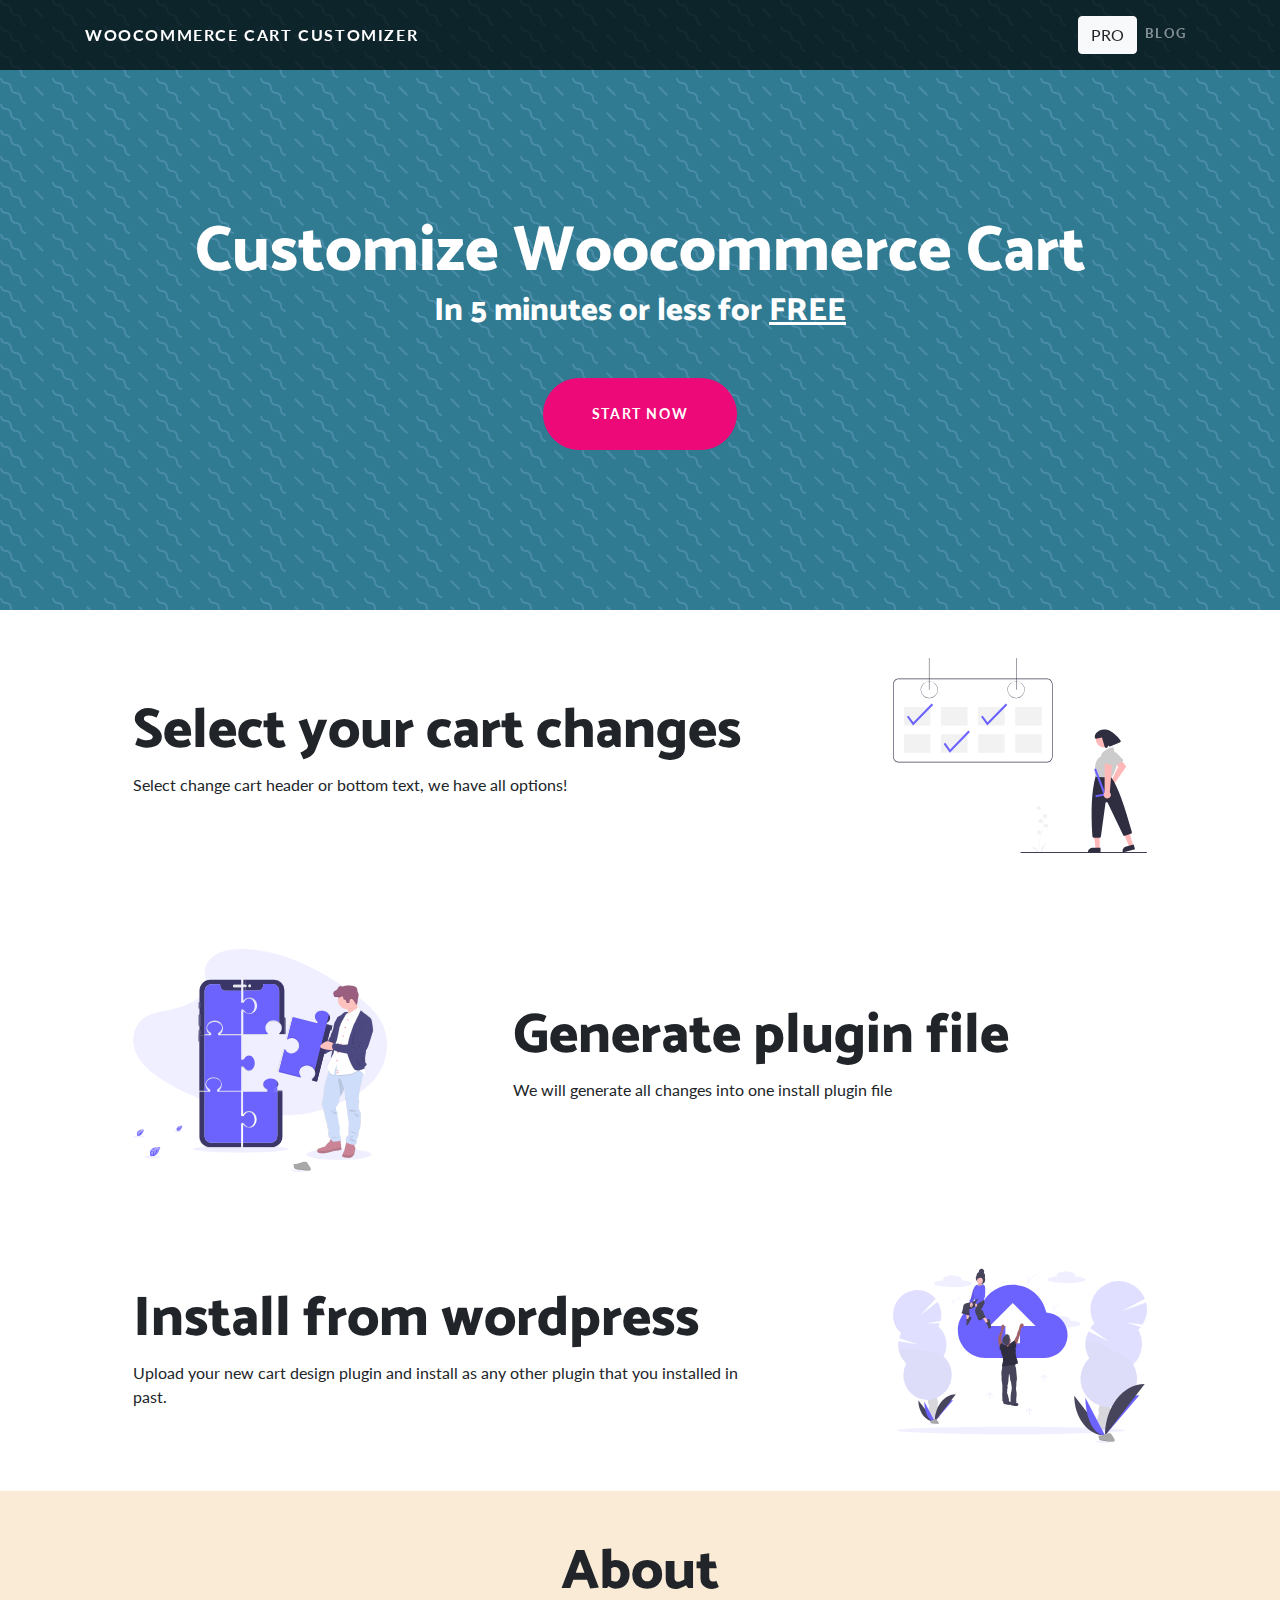
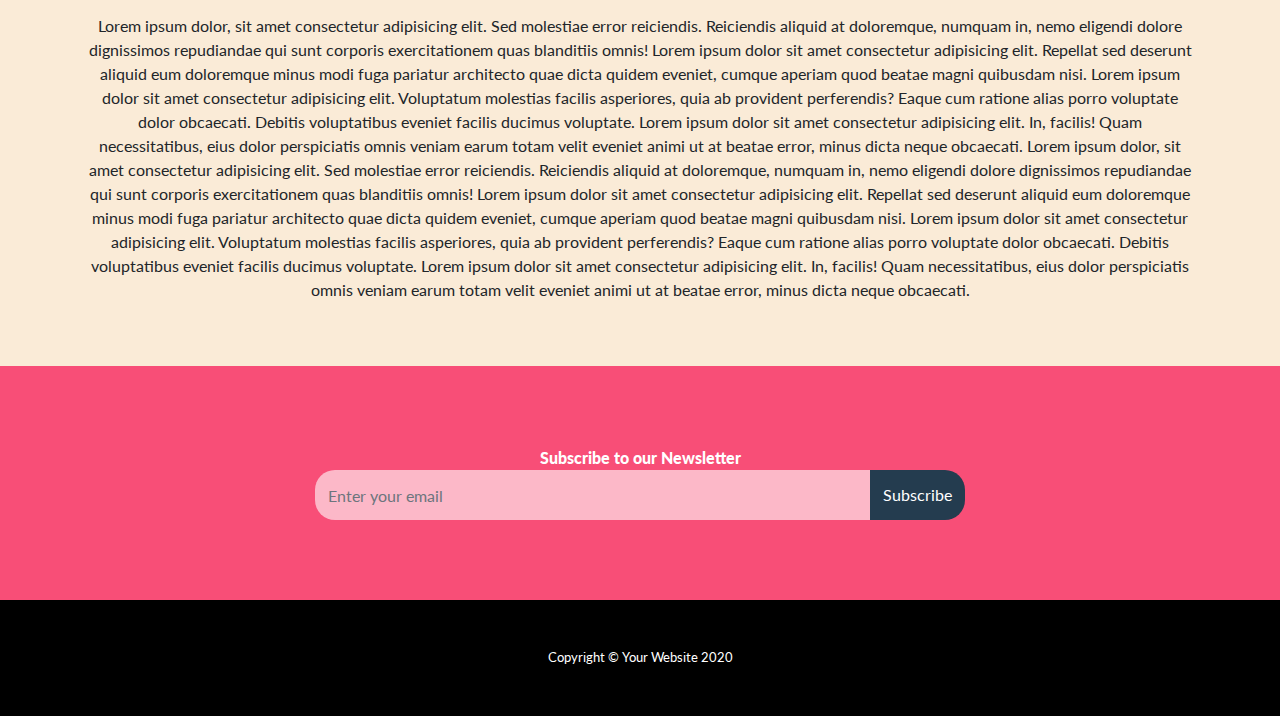
==== index.html @ b6ec74e8 "uploading all general design" ====
<!DOCTYPE html>
<html lang="en">

<head>

  <meta charset="utf-8">
  <meta name="viewport" content="width=device-width, initial-scale=1, shrink-to-fit=no">
  <meta name="description" content="">
  <meta name="author" content="">

  <title>Woocommerce cart customizer</title>

  <!-- Bootstrap core CSS -->
  <link rel="stylesheet" href="https://stackpath.bootstrapcdn.com/bootstrap/4.5.2/css/bootstrap.min.css" integrity="sha384-JcKb8q3iqJ61gNV9KGb8thSsNjpSL0n8PARn9HuZOnIxN0hoP+VmmDGMN5t9UJ0Z" crossorigin="anonymous">

  <!-- Custom fonts for this template -->
  <link href="https://fonts.googleapis.com/css?family=Catamaran:100,200,300,400,500,600,700,800,900" rel="stylesheet">
  <link href="https://fonts.googleapis.com/css?family=Lato:100,100i,300,300i,400,400i,700,700i,900,900i" rel="stylesheet">

  <!-- Custom styles for this template -->
  <link href="css/one-page-wonder.css" rel="stylesheet">

</head>

<body>

  <!-- Navigation -->
  <nav class="navbar navbar-expand-lg navbar-dark navbar-custom fixed-top">
    <div class="container">
      <a class="navbar-brand" href="index.html">Woocommerce cart customizer</a>
      <button class="navbar-toggler" type="button" data-toggle="collapse" data-target="#navbarResponsive" aria-controls="navbarResponsive" aria-expanded="false" aria-label="Toggle navigation">
        <span class="navbar-toggler-icon"></span>
      </button>
      <div class="collapse navbar-collapse" id="navbarResponsive">
        <ul class="navbar-nav ml-auto">
          <li class="nav-item">
            <a class=" btn btn-light" href="pro.html">PRO</a>
          </li>
          <li class="nav-item">
            <a class="nav-link" href="#">Blog</a>
          </li>
        </ul>
      </div>
    </div>
  </nav>

  <header class="masthead text-center text-white">
    <div class="masthead-content">
      <div class="container">
        <h1 class="masthead-heading mb-0">Customize Woocommerce Cart</h1>
        <h2 class="masthead-subheading mb-0">In 5 minutes or less for <u>FREE</u></h2>
        <a href="#" class="btn btn-primary btn-xl rounded-pill mt-5">Start now</a>
      </div>
    </div>
  </header>

  <section>
    <div class="container">
      <div class="row align-items-center">
        <div class="col-lg-4 order-lg-2">
          <div class="p-5">
            <img class="img-fluid" src="img/undraw_Booked_re_vtod.svg" alt="">
          </div>
        </div>
        <div class="col-lg-8 order-lg-1">
          <div class="p-5">
            <h2 class="display-4">Select your cart changes</h2>
            <p>Select change cart header or bottom text, we have all options!</p>
          </div>
        </div>
      </div>
    </div>
  </section>

  <section>
    <div class="container">
      <div class="row align-items-center">
        <div class="col-lg-4">
          <div class="p-5">
            <img class="img-fluid" src="img/undraw_product_teardown_elol.svg" alt="">
          </div>
        </div>
        <div class="col-lg-8">
          <div class="p-5">
            <h2 class="display-4">Generate plugin file</h2>
            <p>We will generate all changes into one install plugin file</p>
          </div>
        </div>
      </div>
    </div>
  </section>

  <section>
    <div class="container">
      <div class="row align-items-center">
        <div class="col-lg-4 order-lg-2">
          <div class="p-5">
            <img class="img-fluid" src="img/undraw_going_up_ttm5.svg" alt="">
          </div>
        </div>
        <div class="col-lg-8 order-lg-1">
          <div class="p-5">
            <h2 class="display-4">Install from wordpress</h2>
            <p>Upload your new cart design plugin and install as any other plugin that you installed in past.</p>
          </div>
        </div>
      </div>
    </div>
  </section>

  <section>
    <div class="about-section">
      <div class="container">
        <h3 class="display-4">
          About
        </h3>
        <p>
          Lorem ipsum dolor, sit amet consectetur adipisicing elit. Sed molestiae error reiciendis. Reiciendis aliquid at doloremque, numquam in, nemo eligendi dolore dignissimos repudiandae qui sunt corporis exercitationem quas blanditiis omnis! Lorem ipsum dolor sit amet consectetur adipisicing elit. Repellat sed deserunt aliquid eum doloremque minus modi fuga pariatur architecto quae dicta quidem eveniet, cumque aperiam quod beatae magni quibusdam nisi. Lorem ipsum dolor sit amet consectetur adipisicing elit. Voluptatum molestias facilis asperiores, quia ab provident perferendis? Eaque cum ratione alias porro voluptate dolor obcaecati. Debitis voluptatibus eveniet facilis ducimus voluptate. Lorem ipsum dolor sit amet consectetur adipisicing elit. In, facilis! Quam necessitatibus, eius dolor perspiciatis omnis veniam earum totam velit eveniet animi ut at beatae error, minus dicta neque obcaecati.
          Lorem ipsum dolor, sit amet consectetur adipisicing elit. Sed molestiae error reiciendis. Reiciendis aliquid at doloremque, numquam in, nemo eligendi dolore dignissimos repudiandae qui sunt corporis exercitationem quas blanditiis omnis! Lorem ipsum dolor sit amet consectetur adipisicing elit. Repellat sed deserunt aliquid eum doloremque minus modi fuga pariatur architecto quae dicta quidem eveniet, cumque aperiam quod beatae magni quibusdam nisi. Lorem ipsum dolor sit amet consectetur adipisicing elit. Voluptatum molestias facilis asperiores, quia ab provident perferendis? Eaque cum ratione alias porro voluptate dolor obcaecati. Debitis voluptatibus eveniet facilis ducimus voluptate. Lorem ipsum dolor sit amet consectetur adipisicing elit. In, facilis! Quam necessitatibus, eius dolor perspiciatis omnis veniam earum totam velit eveniet animi ut at beatae error, minus dicta neque obcaecati.
        </p>
      </div>
    </div>
  </section>
  <section class="home-newsletter">
    <div class="subscribe-section">
      <div class="container">
        <div class="single">
          <span class="subscribe-call-to-action">Subscribe to our Newsletter</span>
          <div class="input-group">
              <input type="email" class="form-control" placeholder="Enter your email">
              <span class="input-group-btn">
              <button class="btn btn-theme" type="submit">Subscribe</button>
              </span>
              </div>
          </div>
      </div>
      </div>
  </section>
  <!-- Footer -->
  <footer class="py-5 bg-black">
    <div class="container">
      <p class="m-0 text-center text-white small">Copyright &copy; Your Website 2020</p>
    </div>
    <!-- /.container -->
  </footer>

  <!-- Bootstrap core JavaScript -->
  <script src="vendor/jquery/jquery.min.js"></script>
  <script src="vendor/bootstrap/js/bootstrap.bundle.min.js"></script>

</body>

</html>
---- css/one-page-wonder.css ----
/*!
 * Start Bootstrap - One Page Wonder v5.0.8 (https://startbootstrap.com/template-overviews/one-page-wonder)
 * Copyright 2013-2020 Start Bootstrap
 * Licensed under MIT (https://github.com/StartBootstrap/startbootstrap-one-page-wonder/blob/master/LICENSE)
 */

body {
  font-family: 'Lato';
}

h1,
h2,
h3,
h4,
h5,
h6 {
  font-family: 'Catamaran';
  font-weight: 800 !important;
}

.btn-xl {
  text-transform: uppercase;
  padding: 1.5rem 3rem;
  font-size: 0.9rem;
  font-weight: 700;
  letter-spacing: 0.1rem;
}

.bg-black {
  background-color: #000 !important;
}

.rounded-pill {
  border-radius: 5rem;
}

.navbar-custom {
  padding-top: 1rem;
  padding-bottom: 1rem;
  background-color: rgba(0, 0, 0, 0.7);
}

.navbar-custom .navbar-brand {
  text-transform: uppercase;
  font-size: 1rem;
  letter-spacing: 0.1rem;
  font-weight: 700;
}

.navbar-custom .navbar-nav .nav-item .nav-link {
  text-transform: uppercase;
  font-size: 0.8rem;
  font-weight: 700;
  letter-spacing: 0.1rem;
}

header.masthead {
  position: relative;
  overflow: hidden;
  padding-top: calc(7rem + 72px);
  padding-bottom: 7rem;
  background-color: #307b92;
  background-image: url("data:image/svg+xml,%3Csvg width='52' height='26' viewBox='0 0 52 26' xmlns='http://www.w3.org/2000/svg'%3E%3Cg fill='none' fill-rule='evenodd'%3E%3Cg fill='%236ea3c8' fill-opacity='0.4'%3E%3Cpath d='M10 10c0-2.21-1.79-4-4-4-3.314 0-6-2.686-6-6h2c0 2.21 1.79 4 4 4 3.314 0 6 2.686 6 6 0 2.21 1.79 4 4 4 3.314 0 6 2.686 6 6 0 2.21 1.79 4 4 4v2c-3.314 0-6-2.686-6-6 0-2.21-1.79-4-4-4-3.314 0-6-2.686-6-6zm25.464-1.95l8.486 8.486-1.414 1.414-8.486-8.486 1.414-1.414z' /%3E%3C/g%3E%3C/g%3E%3C/svg%3E");
}

header.masthead.pro {
  background-color: #195AA4;
}

header.masthead .masthead-content {
  z-index: 1;
  position: relative;
}

header.masthead .masthead-content .masthead-heading {
  font-size: 4rem;
}

header.masthead .masthead-content .masthead-subheading {
  font-size: 2rem;
}


@media (min-width: 992px) {
  header.masthead {
    padding-top: calc(10rem + 55px);
    padding-bottom: 10rem;
  }
  header.masthead .masthead-content .masthead-heading {
    font-size: 4rem;
  }
  header.masthead .masthead-content .masthead-subheading {
    font-size: 2rem;
  }
}

.bg-primary {
  background-color: #ee0979 !important;
}

.btn-primary {
  background-color: #ee0979;
  border-color: #ee0979;
}

.btn-primary:active, .btn-primary:focus, .btn-primary:hover {
  background-color: #bd0760 !important;
  border-color: #bd0760 !important;
}

.btn-primary:focus {
  box-shadow: 0 0 0 0.2rem rgba(238, 9, 121, 0.5);
}

.btn-secondary {
  background-color: #ff6a00;
  border-color: #ff6a00;
}

.btn-secondary:active, .btn-secondary:focus, .btn-secondary:hover {
  background-color: #cc5500 !important;
  border-color: #cc5500 !important;
}

.btn-secondary:focus {
  box-shadow: 0 0 0 0.2rem rgba(255, 106, 0, 0.5);
}
.about-section {
  text-align: center;
  background-color: antiquewhite;
  min-height: 50vh;
  padding-top: 3rem;
  padding-bottom: 3rem;
}

/* 
homepage newsletter 
*/
.home-newsletter {
padding: 80px 0;
background: #f84e77;
}

.home-newsletter .single {
  max-width: 650px;
  margin: 0 auto;
  text-align: center;
  position: relative;
  z-index: 2; 
}
.home-newsletter .single h2 {
  font-size: 22px;
  color: white;
  text-transform: uppercase;
  margin-bottom: 40px; 
}
.home-newsletter .single .form-control {
  height: 50px;
  background: rgba(255, 255, 255, 0.6);
  border-color: transparent;
  border-radius: 20px 0 0 20px; 
}
.home-newsletter .single .form-control:focus {
  box-shadow: none;
  border-color: #243c4f; 
}
.home-newsletter .single .btn {
  min-height: 50px; 
  border-radius: 0 20px 20px 0;
  background: #243c4f;
  color: #fff;
}
.subscribe-call-to-action {
  color: #fff;
  font-weight: 900;
}
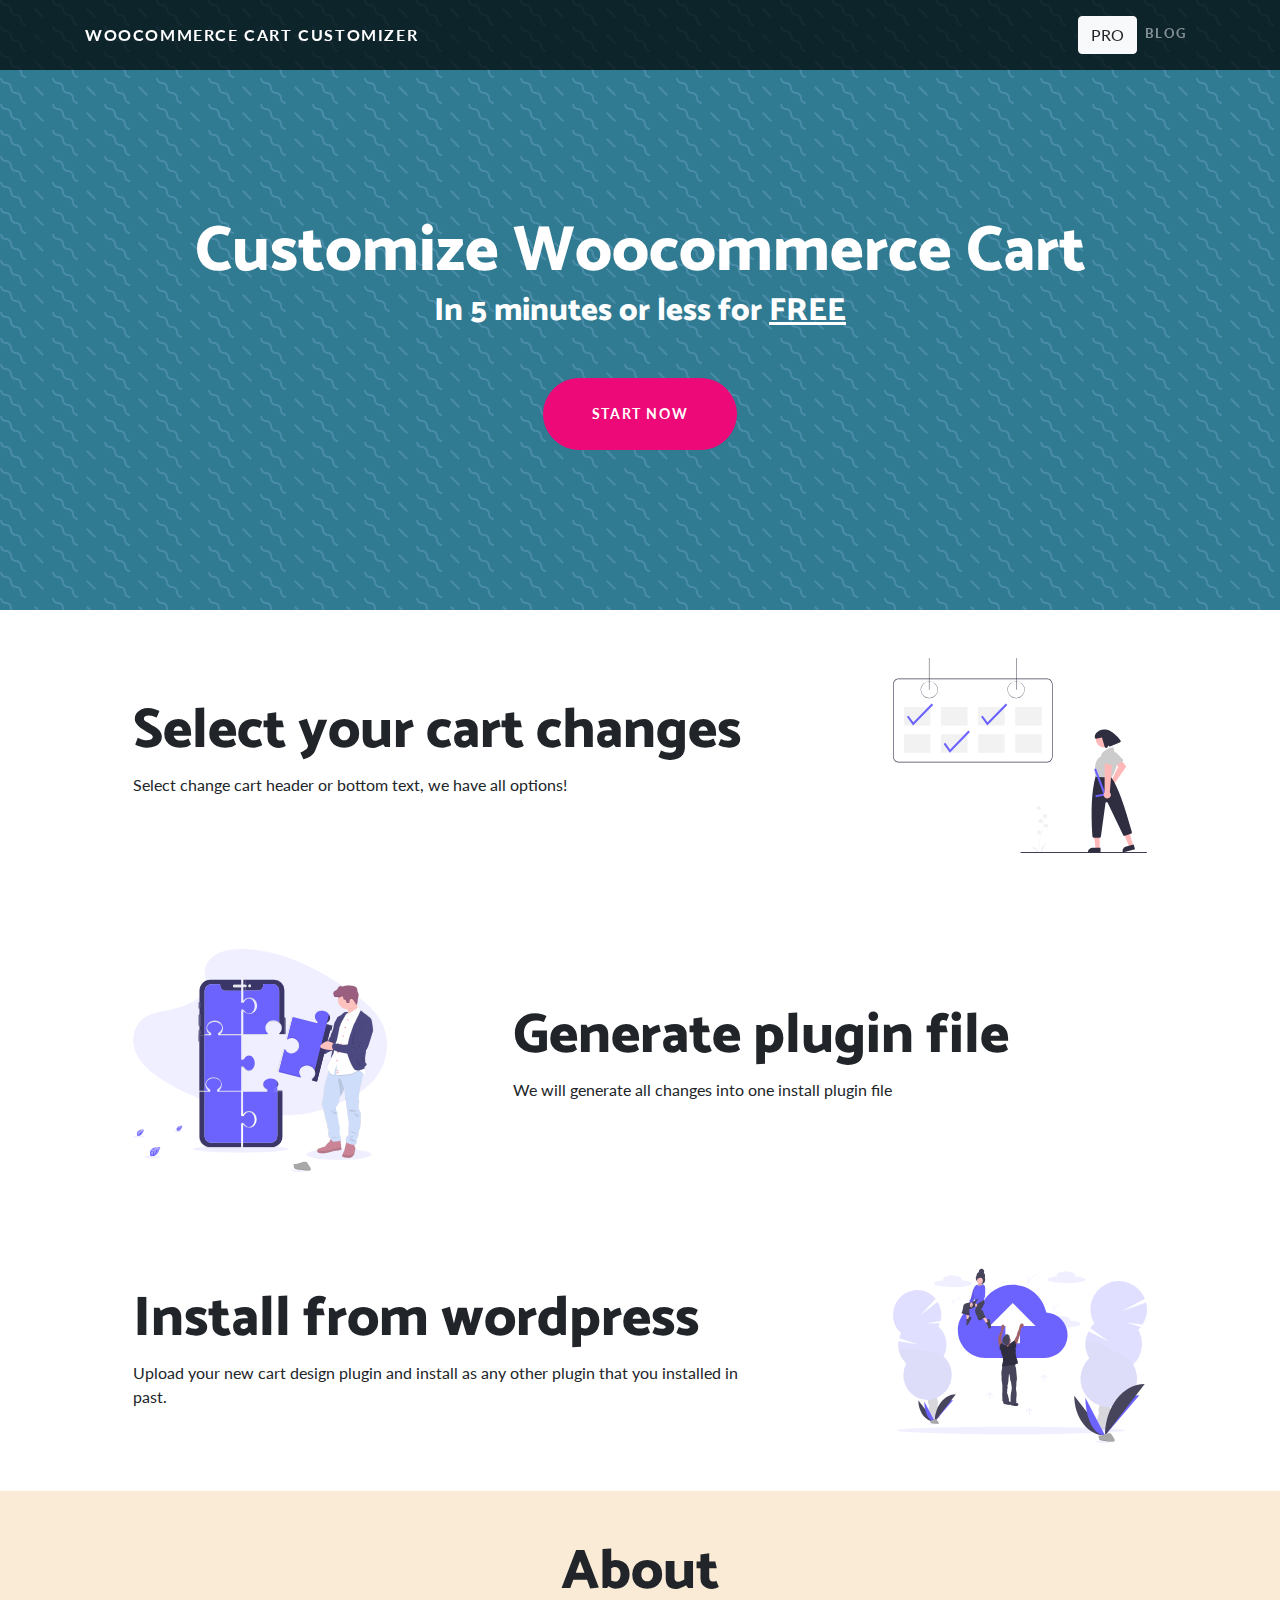
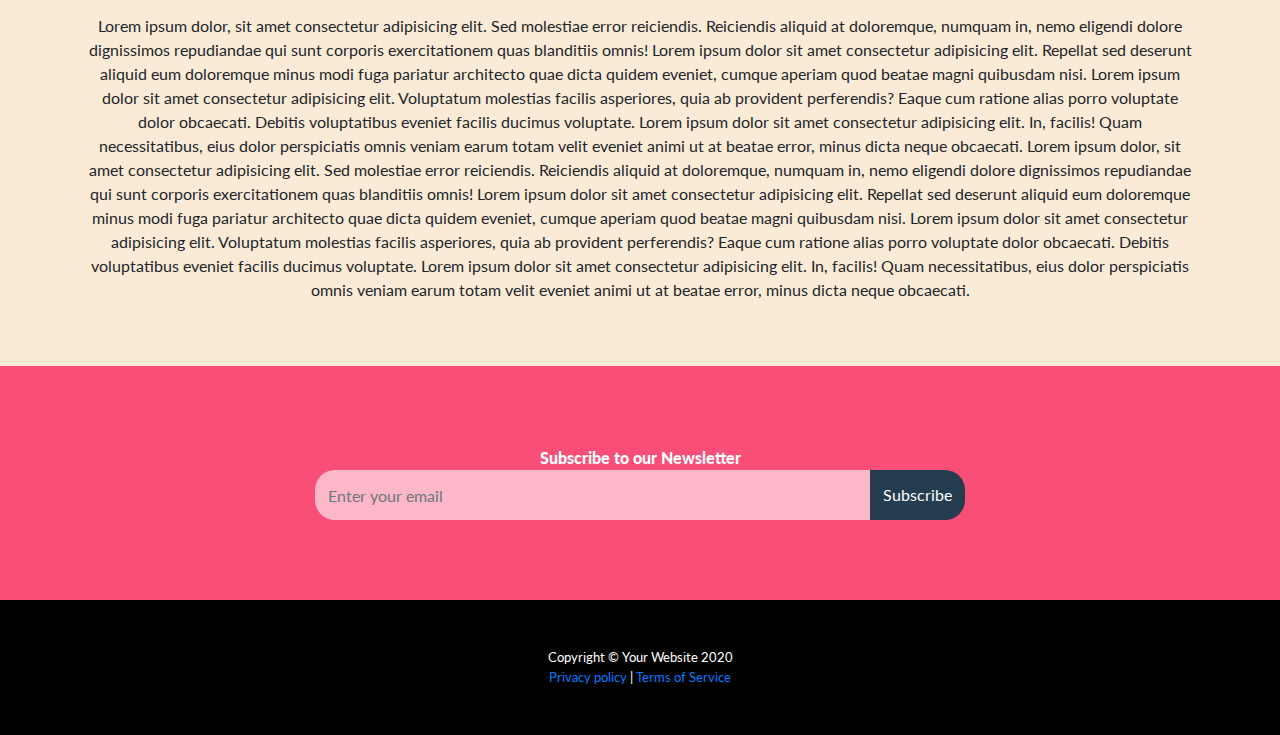
==== commit 12287929: "more changes to design" ====
--- a/index.html
+++ b/index.html
@@ -1,29 +1,20 @@
 <!DOCTYPE html>
 <html lang="en">
-
 <head>
-
   <meta charset="utf-8">
   <meta name="viewport" content="width=device-width, initial-scale=1, shrink-to-fit=no">
   <meta name="description" content="">
   <meta name="author" content="">
-
   <title>Woocommerce cart customizer</title>
-
   <!-- Bootstrap core CSS -->
   <link rel="stylesheet" href="https://stackpath.bootstrapcdn.com/bootstrap/4.5.2/css/bootstrap.min.css" integrity="sha384-JcKb8q3iqJ61gNV9KGb8thSsNjpSL0n8PARn9HuZOnIxN0hoP+VmmDGMN5t9UJ0Z" crossorigin="anonymous">
-
   <!-- Custom fonts for this template -->
   <link href="https://fonts.googleapis.com/css?family=Catamaran:100,200,300,400,500,600,700,800,900" rel="stylesheet">
   <link href="https://fonts.googleapis.com/css?family=Lato:100,100i,300,300i,400,400i,700,700i,900,900i" rel="stylesheet">
-
   <!-- Custom styles for this template -->
   <link href="css/one-page-wonder.css" rel="stylesheet">
-
 </head>
-
 <body>
-
   <!-- Navigation -->
   <nav class="navbar navbar-expand-lg navbar-dark navbar-custom fixed-top">
     <div class="container">
@@ -43,17 +34,15 @@
       </div>
     </div>
   </nav>
-
   <header class="masthead text-center text-white">
     <div class="masthead-content">
       <div class="container">
         <h1 class="masthead-heading mb-0">Customize Woocommerce Cart</h1>
         <h2 class="masthead-subheading mb-0">In 5 minutes or less for <u>FREE</u></h2>
-        <a href="#" class="btn btn-primary btn-xl rounded-pill mt-5">Start now</a>
+        <a href="app.html" class="btn btn-primary btn-xl rounded-pill mt-5">Start now</a>
       </div>
     </div>
   </header>
-
   <section>
     <div class="container">
       <div class="row align-items-center">
@@ -71,7 +60,6 @@
       </div>
     </div>
   </section>
-
   <section>
     <div class="container">
       <div class="row align-items-center">
@@ -89,7 +77,6 @@
       </div>
     </div>
   </section>
-
   <section>
     <div class="container">
       <div class="row align-items-center">
@@ -107,7 +94,6 @@
       </div>
     </div>
   </section>
-
   <section>
     <div class="about-section">
       <div class="container">
@@ -139,15 +125,12 @@
   <!-- Footer -->
   <footer class="py-5 bg-black">
     <div class="container">
-      <p class="m-0 text-center text-white small">Copyright &copy; Your Website 2020</p>
+      <p class="m-0 text-center text-white small">Copyright &copy; Your Website 2020 <br /> <a href="#Privacy">Privacy policy</a> | <a href="#Terms of Service">Terms of Service</a></p>
     </div>
     <!-- /.container -->
   </footer>
-
   <!-- Bootstrap core JavaScript -->
   <script src="vendor/jquery/jquery.min.js"></script>
   <script src="vendor/bootstrap/js/bootstrap.bundle.min.js"></script>
-
 </body>
-
 </html>
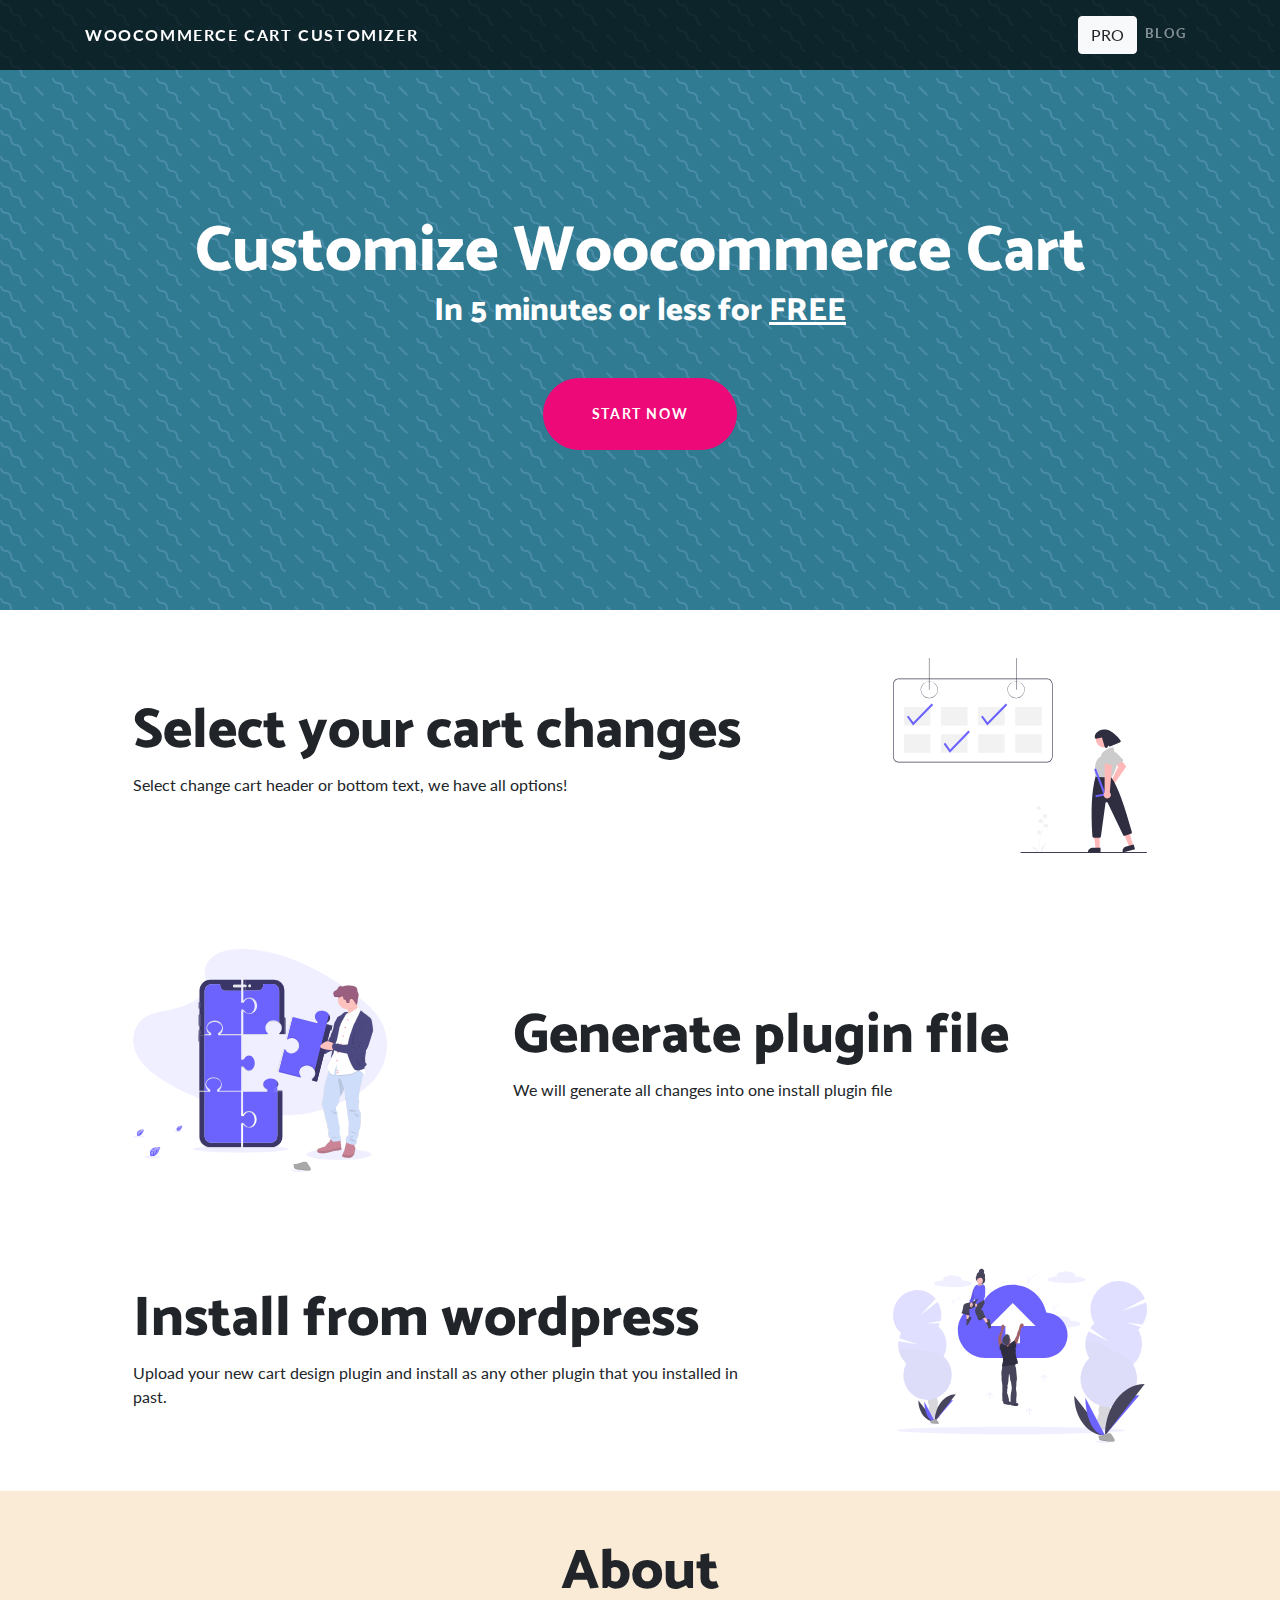
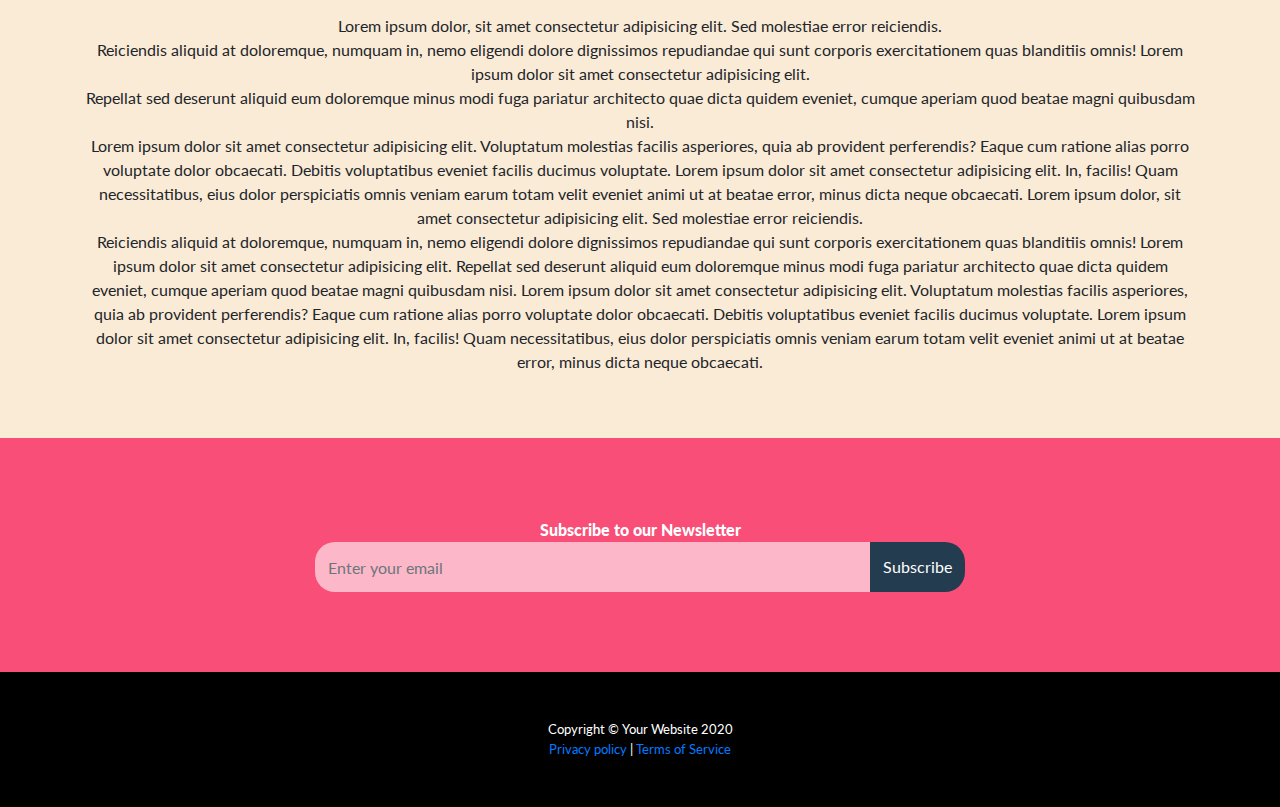
==== commit 72d5afec: "added privacy and terms pages" ====
--- a/index.html
+++ b/index.html
@@ -28,7 +28,7 @@
             <a class=" btn btn-light" href="pro.html">PRO</a>
           </li>
           <li class="nav-item">
-            <a class="nav-link" href="#">Blog</a>
+            <a class="nav-link" href="blog.html">Blog</a>
           </li>
         </ul>
       </div>
@@ -101,8 +101,8 @@
           About
         </h3>
         <p>
-          Lorem ipsum dolor, sit amet consectetur adipisicing elit. Sed molestiae error reiciendis. Reiciendis aliquid at doloremque, numquam in, nemo eligendi dolore dignissimos repudiandae qui sunt corporis exercitationem quas blanditiis omnis! Lorem ipsum dolor sit amet consectetur adipisicing elit. Repellat sed deserunt aliquid eum doloremque minus modi fuga pariatur architecto quae dicta quidem eveniet, cumque aperiam quod beatae magni quibusdam nisi. Lorem ipsum dolor sit amet consectetur adipisicing elit. Voluptatum molestias facilis asperiores, quia ab provident perferendis? Eaque cum ratione alias porro voluptate dolor obcaecati. Debitis voluptatibus eveniet facilis ducimus voluptate. Lorem ipsum dolor sit amet consectetur adipisicing elit. In, facilis! Quam necessitatibus, eius dolor perspiciatis omnis veniam earum totam velit eveniet animi ut at beatae error, minus dicta neque obcaecati.
-          Lorem ipsum dolor, sit amet consectetur adipisicing elit. Sed molestiae error reiciendis. Reiciendis aliquid at doloremque, numquam in, nemo eligendi dolore dignissimos repudiandae qui sunt corporis exercitationem quas blanditiis omnis! Lorem ipsum dolor sit amet consectetur adipisicing elit. Repellat sed deserunt aliquid eum doloremque minus modi fuga pariatur architecto quae dicta quidem eveniet, cumque aperiam quod beatae magni quibusdam nisi. Lorem ipsum dolor sit amet consectetur adipisicing elit. Voluptatum molestias facilis asperiores, quia ab provident perferendis? Eaque cum ratione alias porro voluptate dolor obcaecati. Debitis voluptatibus eveniet facilis ducimus voluptate. Lorem ipsum dolor sit amet consectetur adipisicing elit. In, facilis! Quam necessitatibus, eius dolor perspiciatis omnis veniam earum totam velit eveniet animi ut at beatae error, minus dicta neque obcaecati.
+          Lorem ipsum dolor, sit amet consectetur adipisicing elit. Sed molestiae error reiciendis. <br />Reiciendis aliquid at doloremque, numquam in, nemo eligendi dolore dignissimos repudiandae qui sunt corporis exercitationem quas blanditiis omnis! Lorem ipsum dolor sit amet consectetur adipisicing elit. <br />Repellat sed deserunt aliquid eum doloremque minus modi fuga pariatur architecto quae dicta quidem eveniet, cumque aperiam quod beatae magni quibusdam nisi. <br />Lorem ipsum dolor sit amet consectetur adipisicing elit. Voluptatum molestias facilis asperiores, quia ab provident perferendis? Eaque cum ratione alias porro voluptate dolor obcaecati. Debitis voluptatibus eveniet facilis ducimus voluptate. Lorem ipsum dolor sit amet consectetur adipisicing elit. In, facilis! Quam necessitatibus, eius dolor perspiciatis omnis veniam earum totam velit eveniet animi ut at beatae error, minus dicta neque obcaecati.
+          Lorem ipsum dolor, sit amet consectetur adipisicing elit. Sed molestiae error reiciendis.<br /> Reiciendis aliquid at doloremque, numquam in, nemo eligendi dolore dignissimos repudiandae qui sunt corporis exercitationem quas blanditiis omnis! Lorem ipsum dolor sit amet consectetur adipisicing elit. Repellat sed deserunt aliquid eum doloremque minus modi fuga pariatur architecto quae dicta quidem eveniet, cumque aperiam quod beatae magni quibusdam nisi. Lorem ipsum dolor sit amet consectetur adipisicing elit. Voluptatum molestias facilis asperiores, quia ab provident perferendis? Eaque cum ratione alias porro voluptate dolor obcaecati. Debitis voluptatibus eveniet facilis ducimus voluptate. Lorem ipsum dolor sit amet consectetur adipisicing elit. In, facilis! Quam necessitatibus, eius dolor perspiciatis omnis veniam earum totam velit eveniet animi ut at beatae error, minus dicta neque obcaecati.
         </p>
       </div>
     </div>
@@ -125,7 +125,11 @@
   <!-- Footer -->
   <footer class="py-5 bg-black">
     <div class="container">
-      <p class="m-0 text-center text-white small">Copyright &copy; Your Website 2020 <br /> <a href="#Privacy">Privacy policy</a> | <a href="#Terms of Service">Terms of Service</a></p>
+      <p class="m-0 text-center text-white small">
+        Copyright &copy; Your Website 2020 <br /> 
+        <a href="privacy.html">Privacy policy</a> | 
+        <a href="terms.html">Terms of Service</a>
+      </p>
     </div>
     <!-- /.container -->
   </footer>
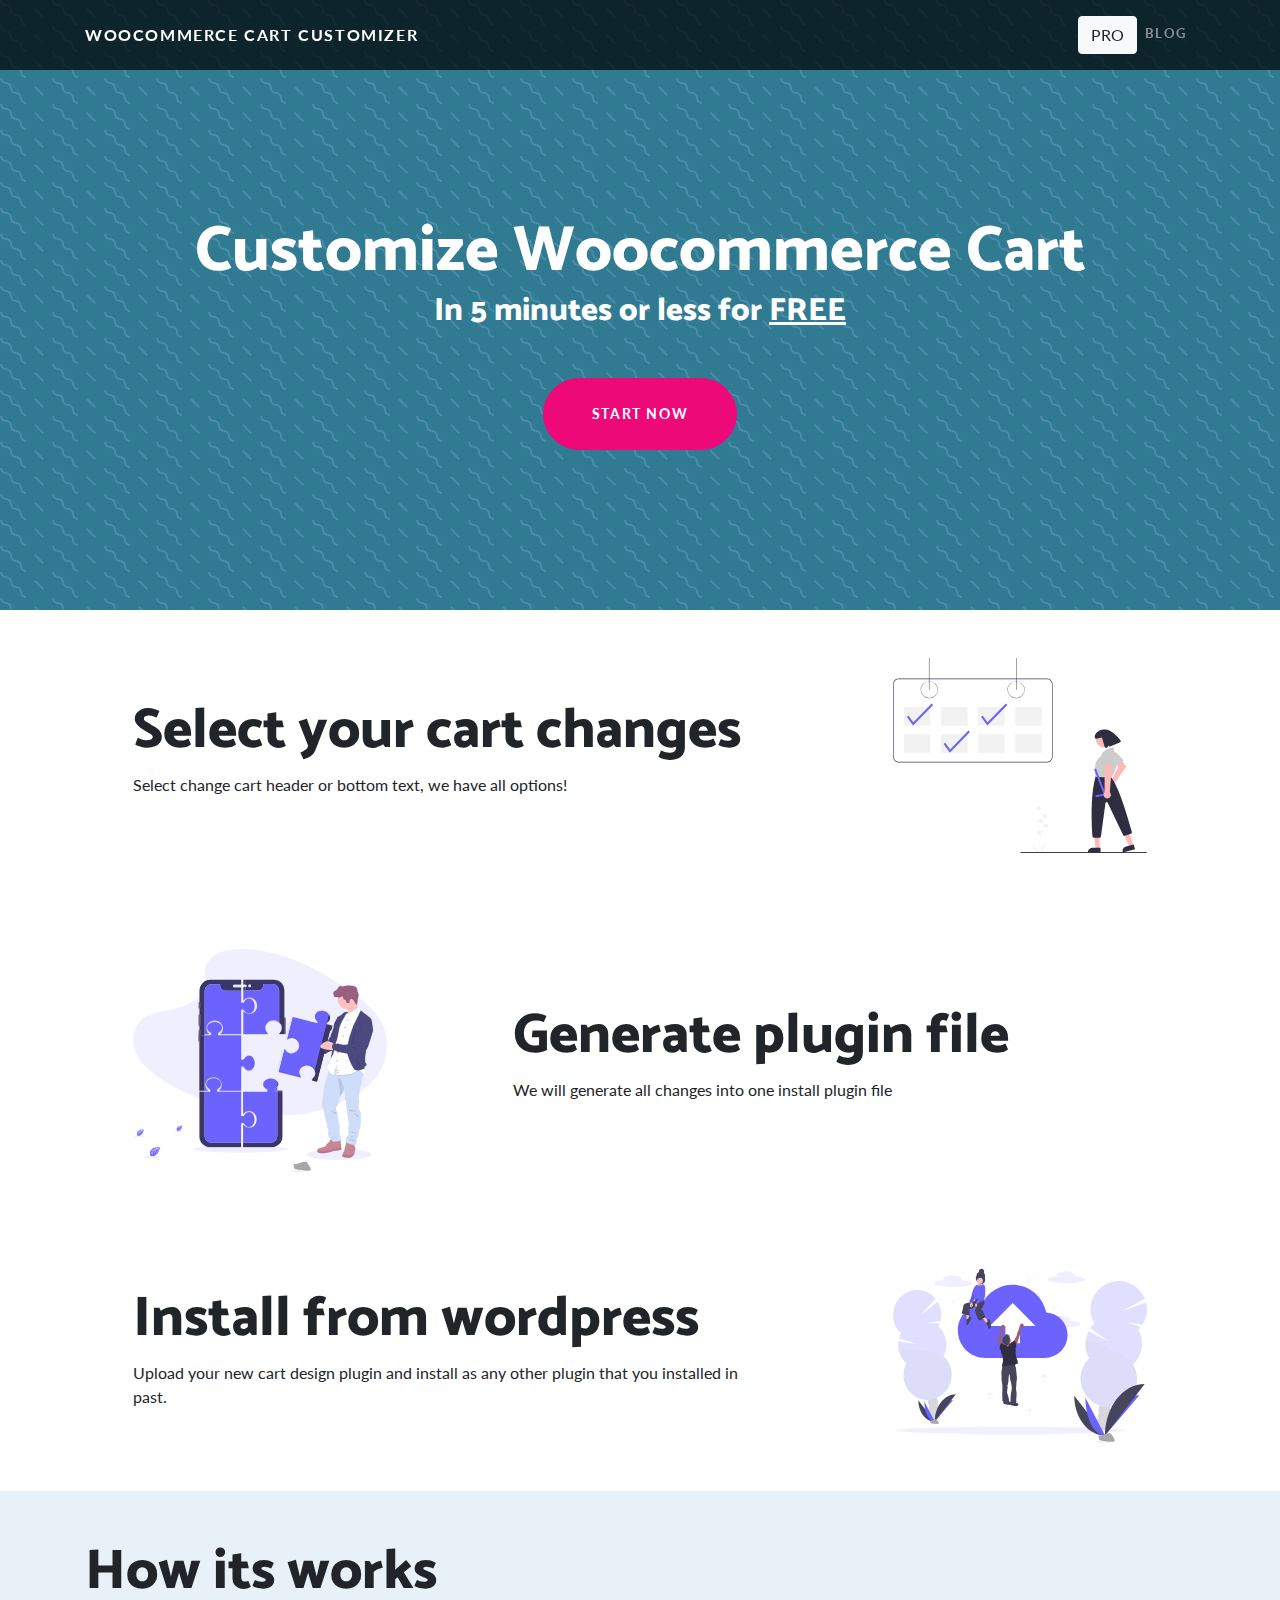
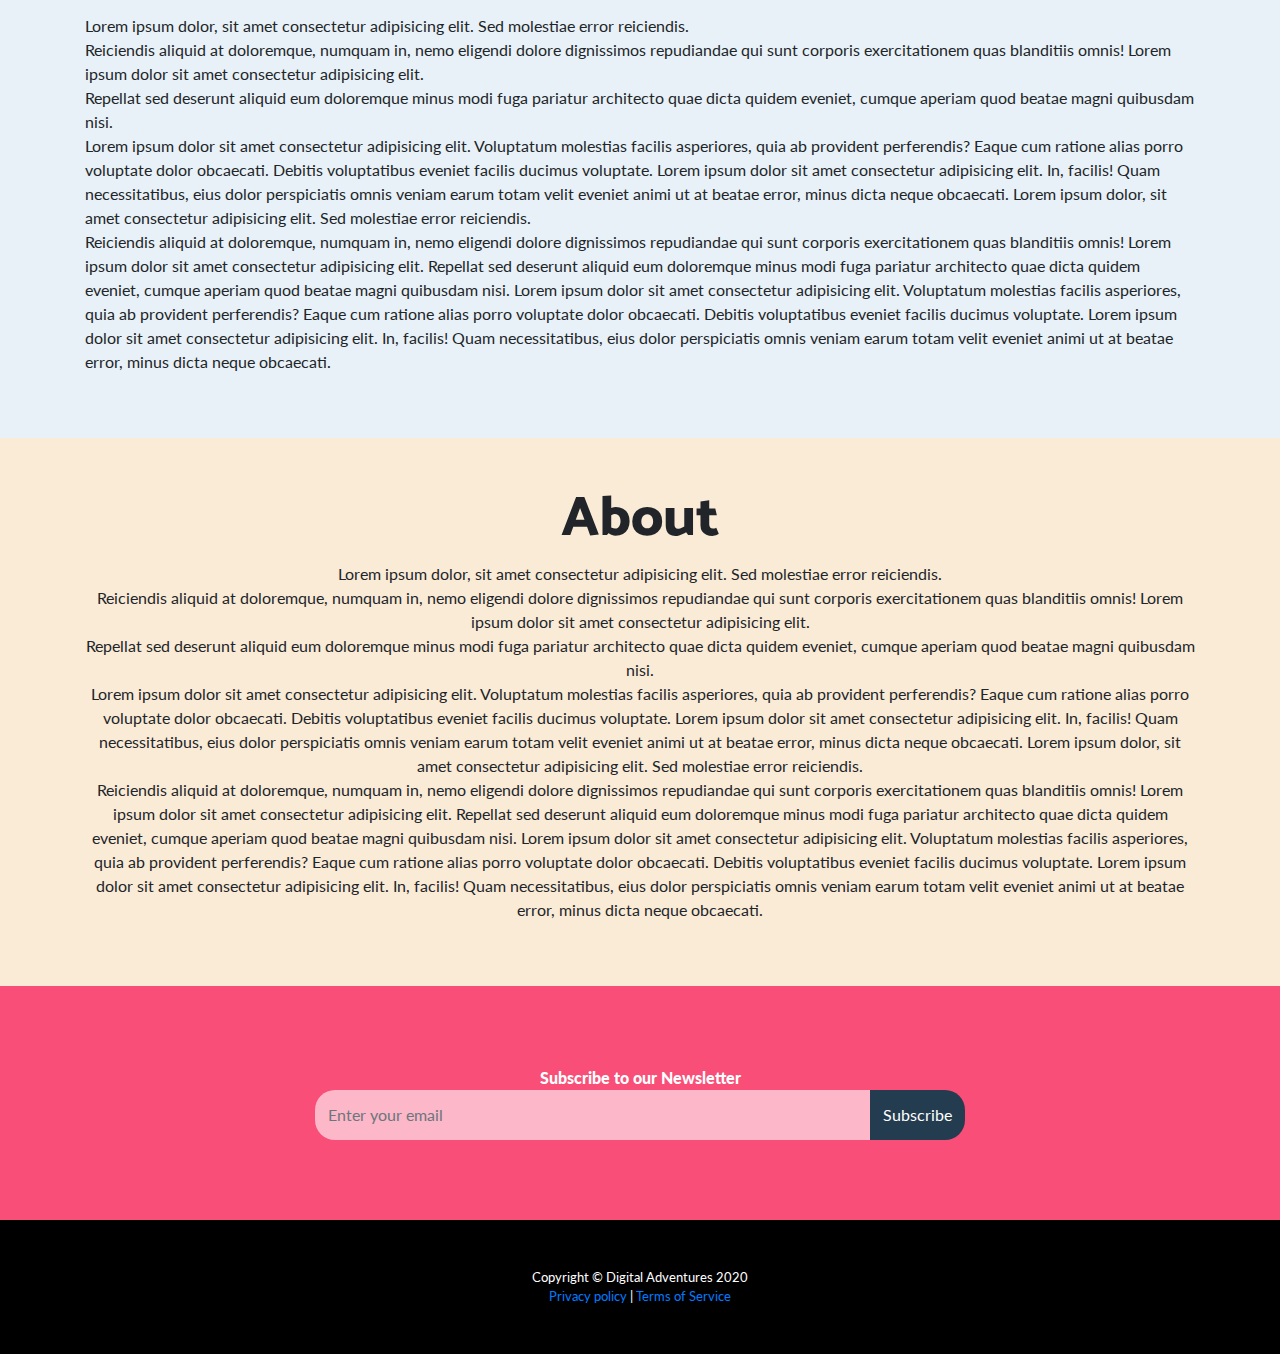
==== commit b6785e87: "latest changes" ====
--- a/index.html
+++ b/index.html
@@ -95,6 +95,19 @@
     </div>
   </section>
   <section>
+    <div class="how-section">
+      <div class="container">
+        <h3 class="display-4">
+          How its works
+        </h3>
+        <p>
+          Lorem ipsum dolor, sit amet consectetur adipisicing elit. Sed molestiae error reiciendis. <br />Reiciendis aliquid at doloremque, numquam in, nemo eligendi dolore dignissimos repudiandae qui sunt corporis exercitationem quas blanditiis omnis! Lorem ipsum dolor sit amet consectetur adipisicing elit. <br />Repellat sed deserunt aliquid eum doloremque minus modi fuga pariatur architecto quae dicta quidem eveniet, cumque aperiam quod beatae magni quibusdam nisi. <br />Lorem ipsum dolor sit amet consectetur adipisicing elit. Voluptatum molestias facilis asperiores, quia ab provident perferendis? Eaque cum ratione alias porro voluptate dolor obcaecati. Debitis voluptatibus eveniet facilis ducimus voluptate. Lorem ipsum dolor sit amet consectetur adipisicing elit. In, facilis! Quam necessitatibus, eius dolor perspiciatis omnis veniam earum totam velit eveniet animi ut at beatae error, minus dicta neque obcaecati.
+          Lorem ipsum dolor, sit amet consectetur adipisicing elit. Sed molestiae error reiciendis.<br /> Reiciendis aliquid at doloremque, numquam in, nemo eligendi dolore dignissimos repudiandae qui sunt corporis exercitationem quas blanditiis omnis! Lorem ipsum dolor sit amet consectetur adipisicing elit. Repellat sed deserunt aliquid eum doloremque minus modi fuga pariatur architecto quae dicta quidem eveniet, cumque aperiam quod beatae magni quibusdam nisi. Lorem ipsum dolor sit amet consectetur adipisicing elit. Voluptatum molestias facilis asperiores, quia ab provident perferendis? Eaque cum ratione alias porro voluptate dolor obcaecati. Debitis voluptatibus eveniet facilis ducimus voluptate. Lorem ipsum dolor sit amet consectetur adipisicing elit. In, facilis! Quam necessitatibus, eius dolor perspiciatis omnis veniam earum totam velit eveniet animi ut at beatae error, minus dicta neque obcaecati.
+        </p>
+      </div>
+    </div>
+  </section>
+  <section>
     <div class="about-section">
       <div class="container">
         <h3 class="display-4">
@@ -125,8 +138,7 @@
   <!-- Footer -->
   <footer class="py-5 bg-black">
     <div class="container">
-      <p class="m-0 text-center text-white small">
-        Copyright &copy; Your Website 2020 <br /> 
+      <p class="m-0 text-center text-white small">Copyright &copy; Digital Adventures 2020  <br /> 
         <a href="privacy.html">Privacy policy</a> | 
         <a href="terms.html">Terms of Service</a>
       </p>
--- a/css/one-page-wonder.css
+++ b/css/one-page-wonder.css
@@ -173,4 +173,12 @@
 .subscribe-call-to-action {
   color: #fff;
   font-weight: 900;
-}+}
+
+.how-section {
+  text-align: left;
+  background-color: #e8f1f7;
+  min-height: 50vh;
+  padding-top: 3rem;
+  padding-bottom: 3rem;
+}
